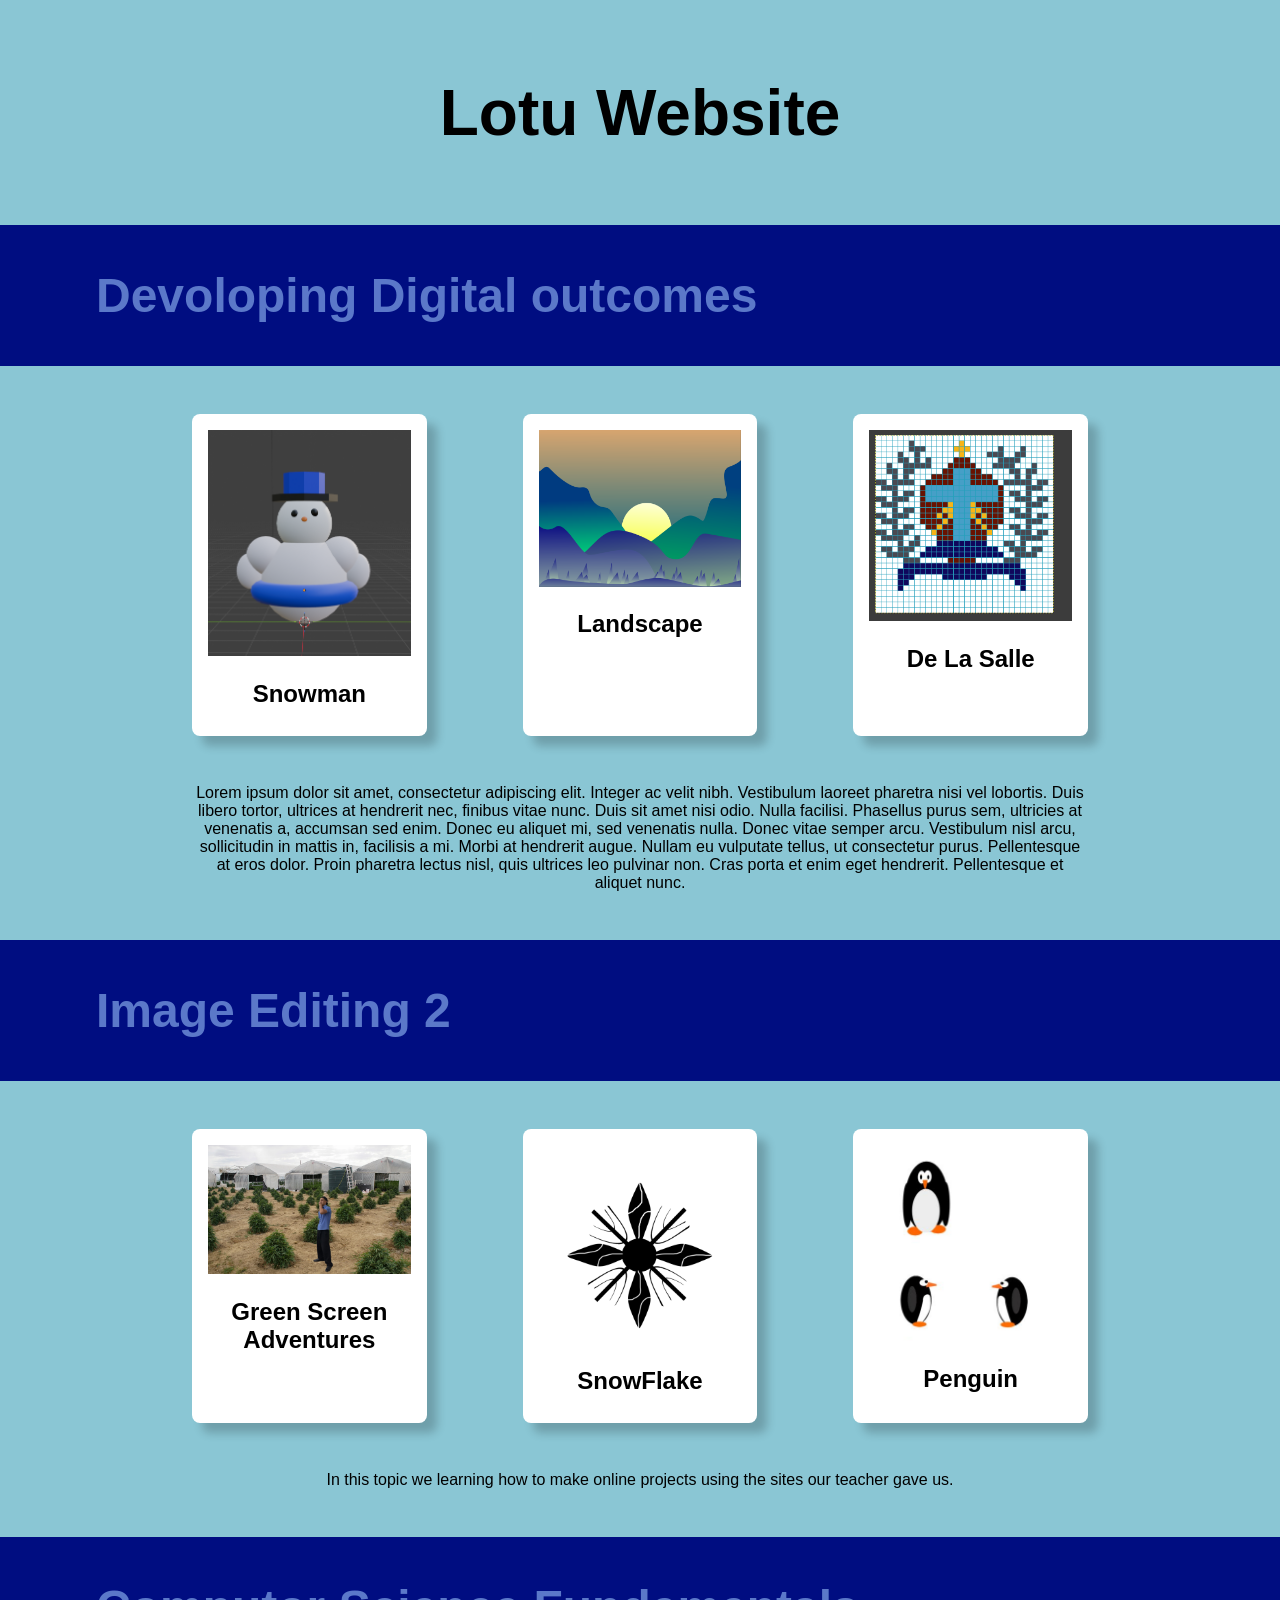
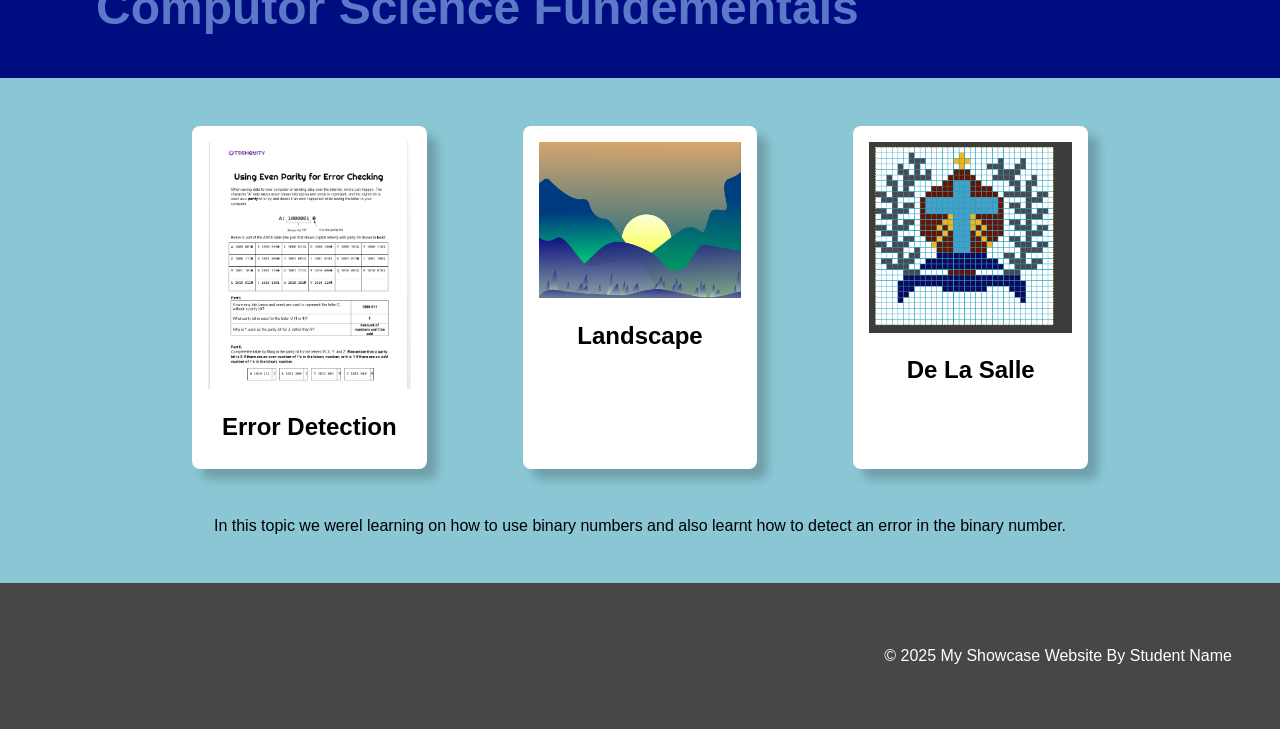
==== index.html @ 5d6dd71f "Changed Hero Text" ====
<!DOCTYPE html>
<html lang="en">

<head>
    <meta charset="UTF-8">
    <meta name="viewport" content="width=device-width, initial-scale=1.0">
    <link rel="stylesheet" href="style.css">
    <title>My Showcase Website</title>
</head>
<!-- This is the main body of the website- ALL your content goes AFTER the <body> tag and before the </body> tag -->

<body>

    <!-- The Hero Section -------------------------------------------------------------------------------------- -->
    <section class="hero">
        <div class="hero-text">Lotu Website</div>
    </section>

    <!-- Topic one ------------------------------------------------------------------------------------------------- -->
    <!-- The First Topic Section -->
    <section class="topic">
        <!-- the topic title a big bar with text in it -->
        <div class="topic-title">
            <h1>Devoloping Digital outcomes
            </h1>
        </div>
        <!-- now a three column grid of images -->
        <div class="topic-content">
            <!-- one "card" which includes an image with a text below it -->
            <div class="topic-card">
                <img src="images/Screenshot 2026-05-12 131813.png" alt="change this too!">
                <h2 class="topic-card-text">Snowman</h2>
            </div>
            <div class="topic-card">
                <img src="images/Screenshot 2026-05-05 143737.png" alt="change this too!">
                <h2 class="topic-card-text">Landscape</h2>
            </div>
            <div class="topic-card">
                <img src="images/Screenshot 2026-04-22 132118.png" alt="change this too!">
                <h2 class="topic-card-text">De La Salle </h2>
            </div>
        </div>
        <!-- finally, a reflective summary of your experience of the topic -->
        <div class="topic-summary">
            <p>Lorem ipsum dolor sit amet, consectetur adipiscing elit. Integer ac velit nibh. Vestibulum laoreet
                pharetra nisi vel lobortis. Duis libero tortor, ultrices at hendrerit nec, finibus vitae nunc. Duis sit
                amet nisi odio. Nulla facilisi. Phasellus purus sem, ultricies at venenatis a, accumsan sed enim. Donec
                eu aliquet mi, sed venenatis nulla. Donec vitae semper arcu. Vestibulum nisl arcu, sollicitudin in
                mattis in, facilisis a mi. Morbi at hendrerit augue. Nullam eu vulputate tellus, ut consectetur purus.
                Pellentesque at eros dolor. Proin pharetra lectus nisl, quis ultrices leo pulvinar non. Cras porta et
                enim eget hendrerit. Pellentesque et aliquet nunc.</p>
        </div>
    </section>
    <!-- End of topic one------------------------------------------------------------------------------------------ -->

    <!-- Copy and paste the section from above to make your next section -->
 <!-- Topic one ------------------------------------------------------------------------------------------------- -->
    <!-- The First Topic Section -->
    <section class="topic">
        <!-- the topic title a big bar with text in it -->
        <div class="topic-title">
            <h1>Image Editing 2
            </h1>
        </div>
        <!-- now a three column grid of images -->
        <div class="topic-content">
            <!-- one "card" which includes an image with a text below it -->
            <div class="topic-card">
                <img src="images/Screenshot 2026-03-25 132018.png" alt="change this too!">
                <h2 class="topic-card-text">Green Screen Adventures</h2>
            </div>
            <div class="topic-card">
                <img src="images/Screenshot 2026-04-20 093358.png" alt="change this too!">
                <h2 class="topic-card-text">SnowFlake</h2>
            </div>
            <div class="topic-card">
                <img src="images/Screenshot 2026-06-08 102115.png" alt="change this too!">
                <h2 class="topic-card-text">Penguin </h2>
            </div>
        </div>
        <!-- finally, a reflective summary of your experience of the topic -->
        <div class="topic-summary">
            <p>In this topic we learning how to make online projects using the sites our teacher gave us.</p>
        </div>
    </section>
    <!-- End of topic one------------------------------------------------------------------------------------------ -->
 <!-- Topic one ------------------------------------------------------------------------------------------------- -->
    <!-- The First Topic Section -->
    <section class="topic">
        <!-- the topic title a big bar with text in it -->
        <div class="topic-title">
            <h1>Computor Science Fundementals
            </h1>
        </div>
        <!-- now a three column grid of images -->
        <div class="topic-content">
            <!-- one "card" which includes an image with a text below it -->
            <div class="topic-card">
                <img src="images/Screenshot 2026-06-08 102626.png" alt="change this too!">
                <h2 class="topic-card-text">Error Detection</h2>
            </div>
            <div class="topic-card">
                <img src="images/Screenshot 2026-05-05 143737.png" alt="change this too!">
                <h2 class="topic-card-text">Landscape</h2>
            </div>
            <div class="topic-card">
                <img src="images/Screenshot 2026-04-22 132118.png" alt="change this too!">
                <h2 class="topic-card-text">De La Salle </h2>
            </div>
        </div>
        <!-- finally, a reflective summary of your experience of the topic -->
        <div class="topic-summary">
            <p>In this topic we werel learning on how to use binary numbers and also learnt how to detect an error in the binary number.</p>
        </div>
    </section>
    <!-- End of topic one------------------------------------------------------------------------------------------ -->


    <!-- A Simple Website Footer ------------------------------------------------------------------------------ -->
    <footer class="footer">
        <p>&copy; 2025 My Showcase Website By Student Name</p>
    </footer>

    <!-- The end of the whole page- no more content after this! -->
</body>

</html>
---- style.css ----
/* A simple css reset */
body,
html {
    margin: 0;
    padding: 0;
    height: 100%;
    /* The Font Family- Really important!! */
    font-family: Arial, sans-serif;
    box-sizing: border-box;
    background-color: rgb(138, 198, 212);
}

/* reset for images to ensure they ar 100% of the parent container width */
img {
    width: 100%;
}

/* The hero section styling- use your OWN Hero Image URL here */
.hero {
    height: 25vh;
    background-size: cover;
    background-position: center;
    display: flex;
    justify-content: center;
    align-items: center;
    text-align: center;
    position: relative;
}

/* BIG text styling for the hero section text */
.hero-text {
    font-size: 4em;
    font-weight: bold;
}

/* nice big font on a banner style background */
.topic-title {
    color: rgb(91, 120, 201);
    font-size: 2em;
    padding: 0.1em 3em;
    background-color: rgb(0, 13, 129);
}

/* Three column grid with a nice big gap */
.topic-content {
    display: grid;
    grid-template-columns: 1fr 1fr 1fr;
    gap: 6em;
    /* bring the whole section in off the sides of the page */
    width: 70%;
    /* top margin of 3em and center right/left */
    margin: 3em auto;
}

/* Styling for the individual topic cards rounded edges background color and a drop shadow */
.topic-card {
    background-color: rgb(255, 255, 255);
    color: rgb(0, 0, 0);
    padding: 1em;
    border-radius: 0.5em;
    box-shadow: 10px 10px 10px rgba(0, 0, 0, 0.2);
}

/* Styling for the topic card titles */
.topic-card-text {
    font-size: 1.5em;
    margin-bottom: 0.5em;
    /* center align text */
    text-align: center;
}

.topic-summary {
    width: 70%;
    margin: 3em auto;
    text-align: center;
}


/* Styling for a footer section to take a bit of spcae at the bottom of the page */
.footer {
    background-color: rgb(71, 71, 71);
    color: white;
    text-align: right;
    padding: 3em 3em;
}



/* Add styling for smaller devices here */
@media (max-width: 1000px) {

    /* Changes display to block so elements show below each other */
    .topic-content {
        display: block;


    }

    /* Adds a gap between each topic card */
    .topic-card {
        margin-bottom: 20px;

    }

    /* Increase font size for smaller devices */
    .topic-summary {
    font-size: 2em;
}
}
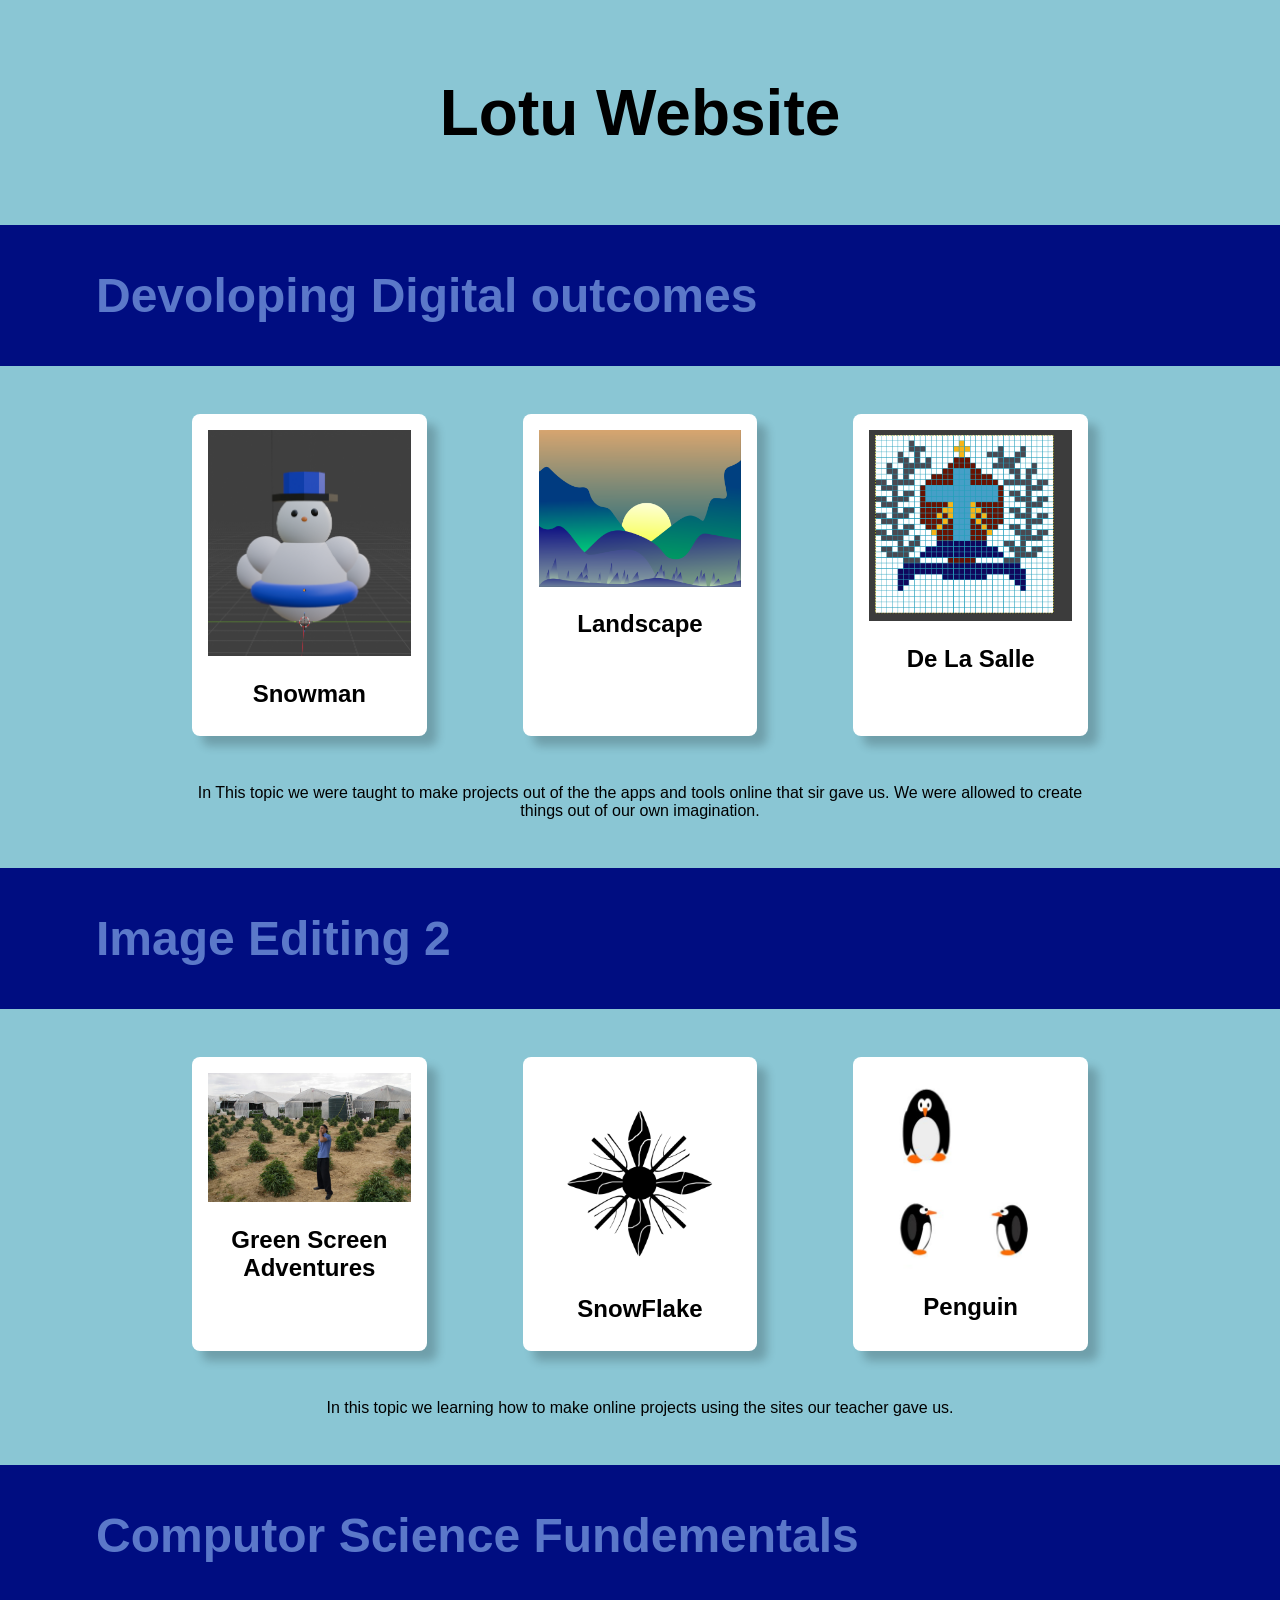
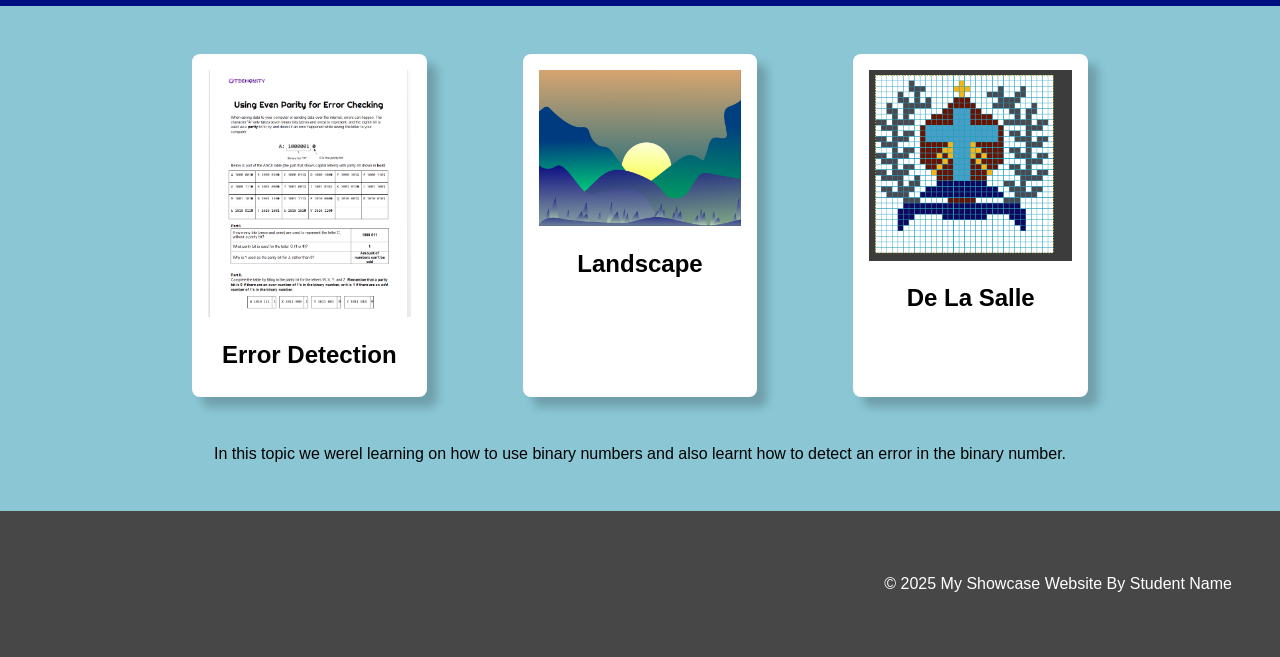
==== commit f294b8ed: "msg" ====
--- a/index.html
+++ b/index.html
@@ -42,13 +42,7 @@
         </div>
         <!-- finally, a reflective summary of your experience of the topic -->
         <div class="topic-summary">
-            <p>Lorem ipsum dolor sit amet, consectetur adipiscing elit. Integer ac velit nibh. Vestibulum laoreet
-                pharetra nisi vel lobortis. Duis libero tortor, ultrices at hendrerit nec, finibus vitae nunc. Duis sit
-                amet nisi odio. Nulla facilisi. Phasellus purus sem, ultricies at venenatis a, accumsan sed enim. Donec
-                eu aliquet mi, sed venenatis nulla. Donec vitae semper arcu. Vestibulum nisl arcu, sollicitudin in
-                mattis in, facilisis a mi. Morbi at hendrerit augue. Nullam eu vulputate tellus, ut consectetur purus.
-                Pellentesque at eros dolor. Proin pharetra lectus nisl, quis ultrices leo pulvinar non. Cras porta et
-                enim eget hendrerit. Pellentesque et aliquet nunc.</p>
+            <p>In This topic we were taught to make projects out of the the apps and tools online that sir gave us. We were allowed to create things out of our own imagination.</p>
         </div>
     </section>
     <!-- End of topic one------------------------------------------------------------------------------------------ -->
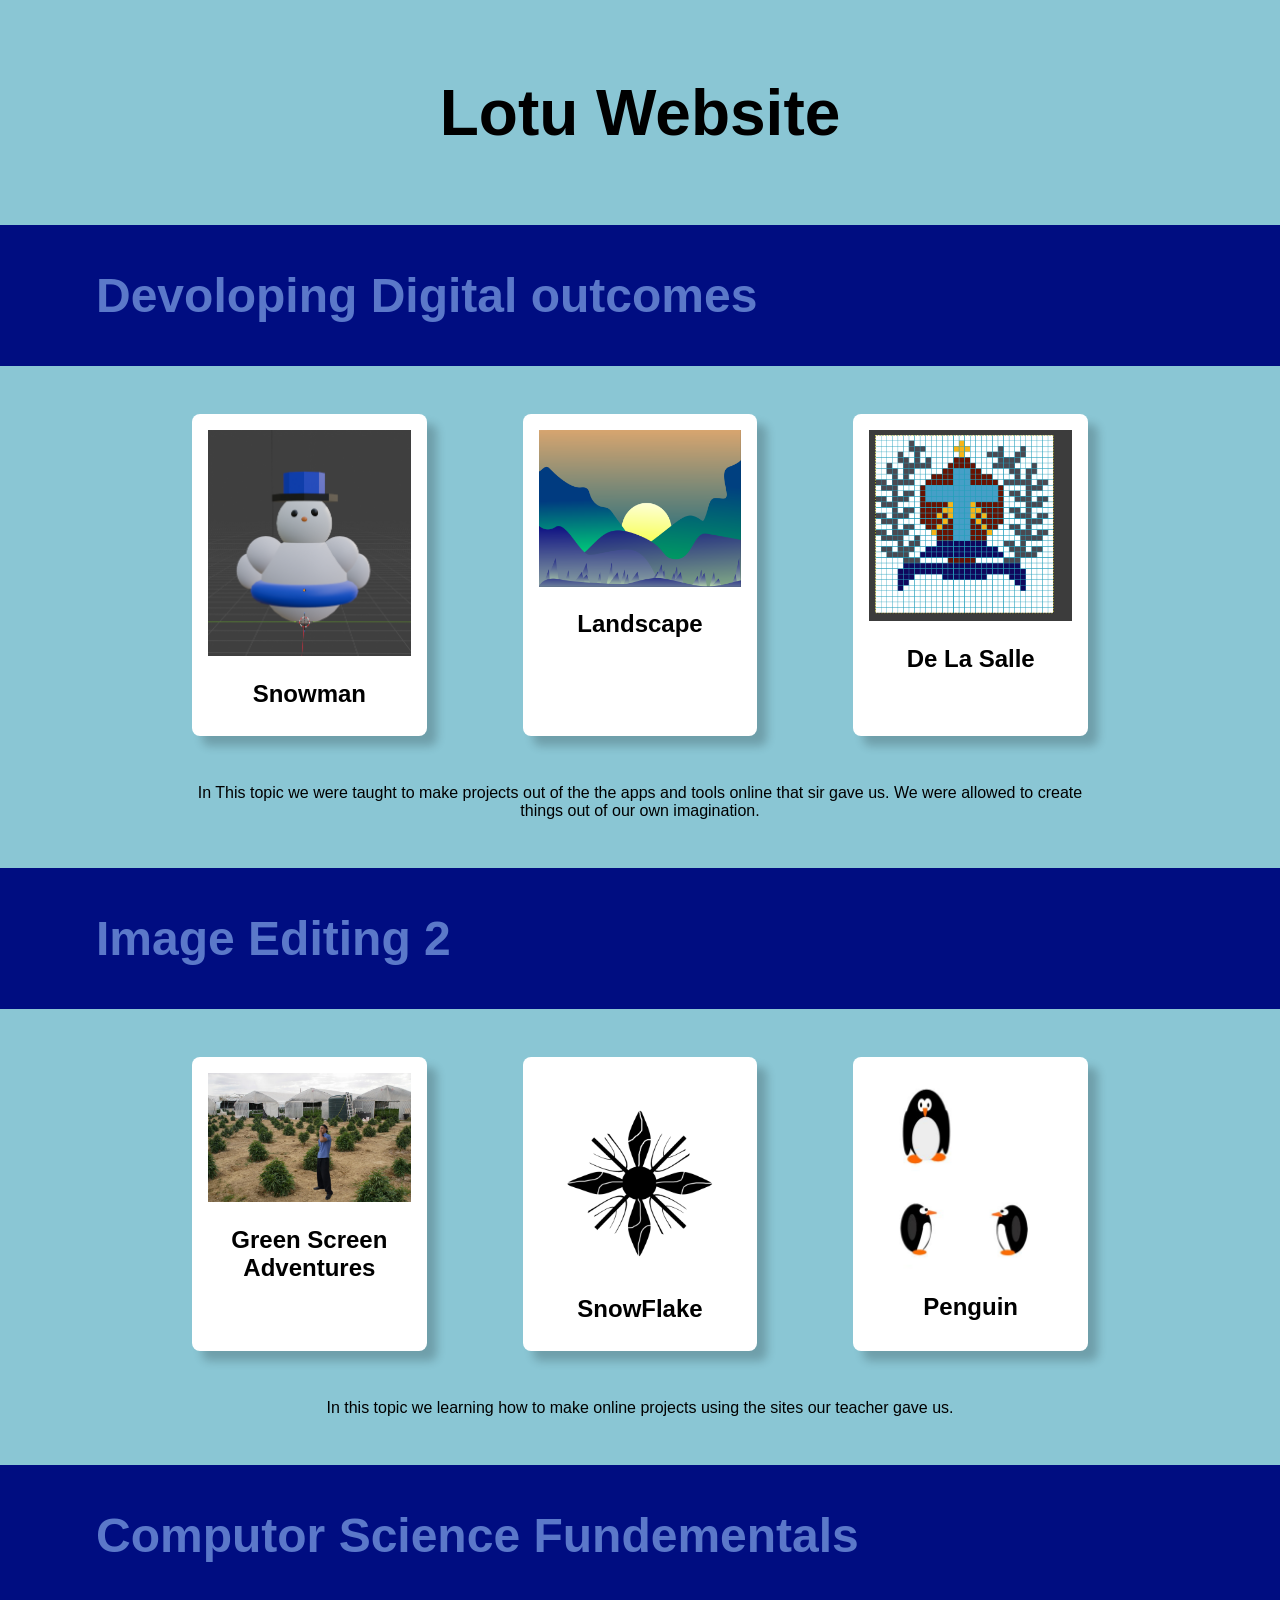
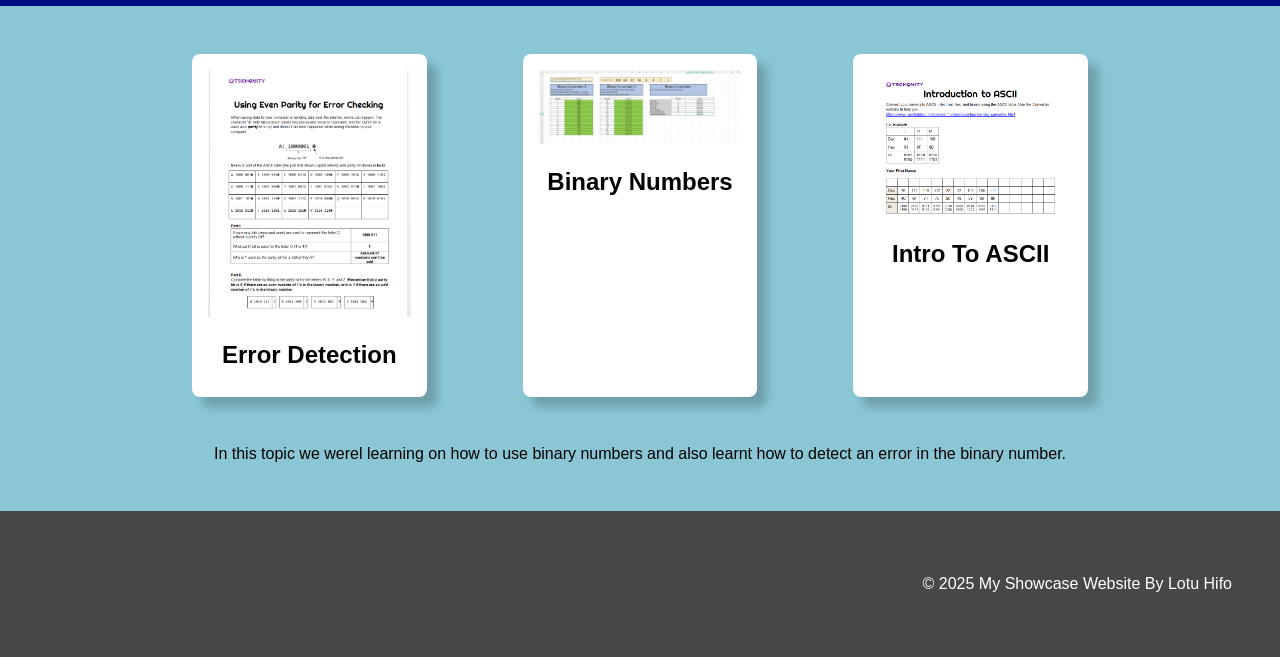
==== commit 700aa443: "Added hover" ====
--- a/index.html
+++ b/index.html
@@ -94,12 +94,12 @@
                 <h2 class="topic-card-text">Error Detection</h2>
             </div>
             <div class="topic-card">
-                <img src="images/Screenshot 2026-05-05 143737.png" alt="change this too!">
-                <h2 class="topic-card-text">Landscape</h2>
+                <img src="images/Screenshot 2026-06-15 090745.png" alt="change this too!">
+                <h2 class="topic-card-text">Binary Numbers</h2>
             </div>
             <div class="topic-card">
-                <img src="images/Screenshot 2026-04-22 132118.png" alt="change this too!">
-                <h2 class="topic-card-text">De La Salle </h2>
+                <img src="images/Screenshot 2026-06-12 123813.png" alt="change this too!">
+                <h2 class="topic-card-text">Intro To ASCII </h2>
             </div>
         </div>
         <!-- finally, a reflective summary of your experience of the topic -->
@@ -112,7 +112,7 @@
 
     <!-- A Simple Website Footer ------------------------------------------------------------------------------ -->
     <footer class="footer">
-        <p>&copy; 2025 My Showcase Website By Student Name</p>
+        <p>&copy; 2025 My Showcase Website By Lotu Hifo</p>
     </footer>
 
     <!-- The end of the whole page- no more content after this! -->
--- a/style.css
+++ b/style.css
@@ -8,6 +8,11 @@
     font-family: Arial, sans-serif;
     box-sizing: border-box;
     background-color: rgb(138, 198, 212);
+}
+
+.topic-card:hover {
+    background-color: rgb(13, 66, 102);
+    font-size: 25px;
 }
 
 /* reset for images to ensure they ar 100% of the parent container width */
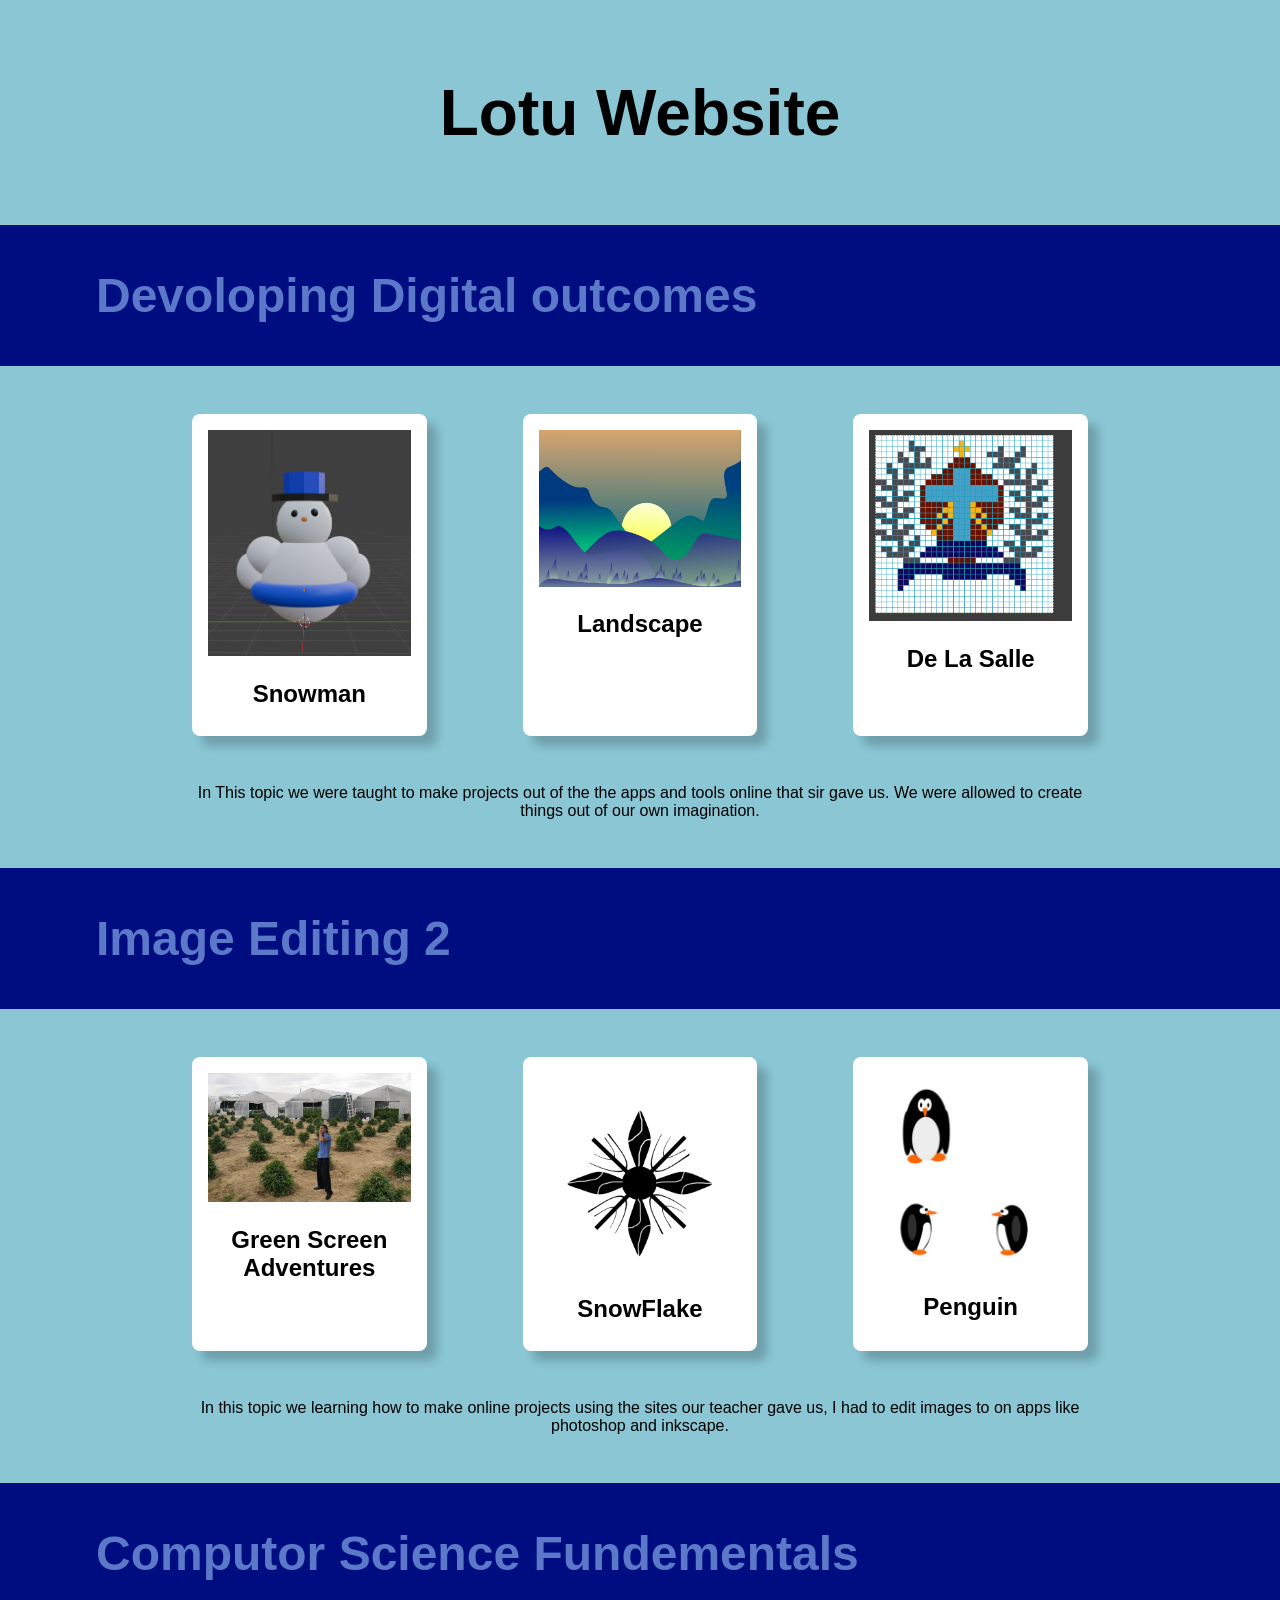
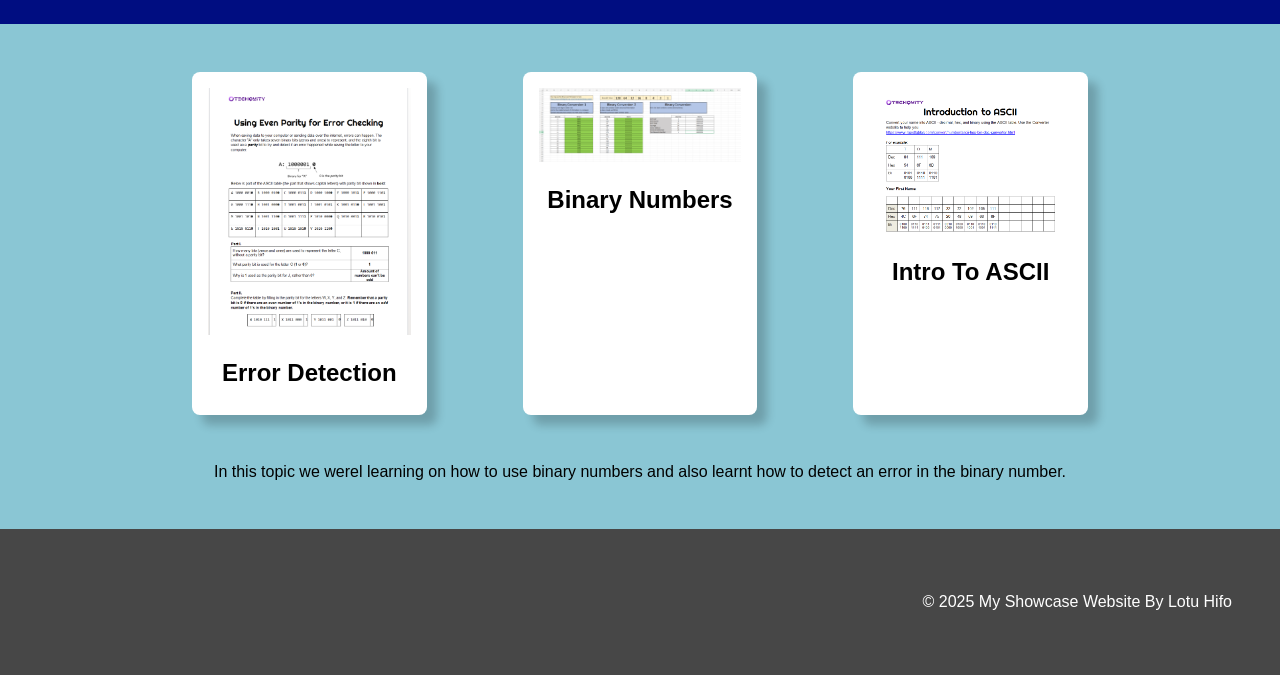
==== commit 358118ec: "Description" ====
--- a/index.html
+++ b/index.html
@@ -74,7 +74,7 @@
         </div>
         <!-- finally, a reflective summary of your experience of the topic -->
         <div class="topic-summary">
-            <p>In this topic we learning how to make online projects using the sites our teacher gave us.</p>
+            <p>In this topic we learning how to make online projects using the sites our teacher gave us, I had to edit images to on apps like photoshop and inkscape.</p>
         </div>
     </section>
     <!-- End of topic one------------------------------------------------------------------------------------------ -->
